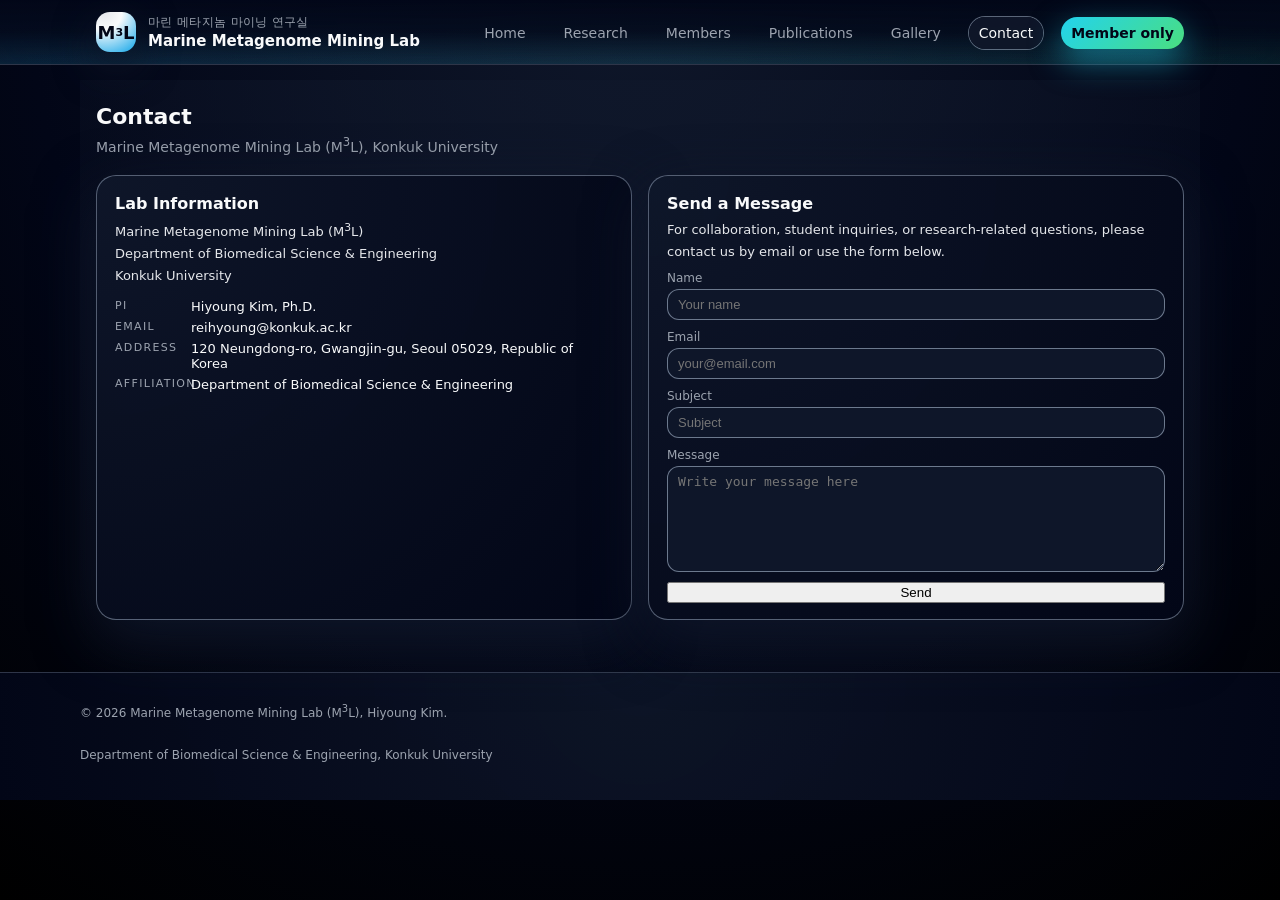
==== contact.html @ 42d08328 "Add files via upload" ====
<!DOCTYPE html>
<html lang="ko">
  <head>
    <meta charset="UTF-8" />
    <meta
      name="viewport"
      content="width=device-width, initial-scale=1.0, viewport-fit=cover"
    />
    <title>Contact | Marine Metagenome Mining Lab</title>
    <meta
      name="description"
      content="Contact page for Marine Metagenome Mining Lab (M3 Lab) at Konkuk University."
    />
    <link rel="stylesheet" href="styles.css" />
  </head>
  <body>
    <header class="site-header">
      <div class="header-inner">
        <a href="index.html" class="logo">
          <div class="logo-mark">M<sup>3</sup>L</div>
          <div class="logo-text">
            <span class="logo-korean">마린 메타지놈 마이닝 연구실</span>
            <span class="logo-english">Marine Metagenome Mining Lab</span>
          </div>
        </a>

        <nav class="site-nav" aria-label="Main navigation">
          <button
            class="nav-toggle"
            aria-expanded="false"
            aria-label="Toggle navigation"
          >
            <span></span>
            <span></span>
            <span></span>
          </button>

          <ul class="nav-list">
            <li><a href="index.html">Home</a></li>
            <li><a href="research.html">Research</a></li>
            <li><a href="members.html">Members</a></li>
            <li><a href="publications.html">Publications</a></li>
            <li><a href="gallery.html">Gallery</a></li>
            <li><a href="contact.html" aria-current="page">Contact</a></li>
            <li class="nav-highlight">
              <a href="member-only.html">Member only</a>
            </li>
          </ul>
        </nav>
      </div>
    </header>

    <main>
      <section class="section section-alt" aria-labelledby="contact-title">
        <div class="section-header">
          <h2 id="contact-title">Contact</h2>
          <p class="section-subtitle">
            Marine Metagenome Mining Lab (M<sup>3</sup>L), Konkuk University
          </p>
        </div>

        <div class="contact-layout">
          <div class="card contact-details">
            <h3>Lab Information</h3>
            <p>
              Marine Metagenome Mining Lab (M<sup>3</sup>L)<br />
              Department of Biomedical Science &amp; Engineering<br />
              Konkuk University
            </p>

            <dl class="contact-list">
              <div>
                <dt>PI</dt>
                <dd>Hiyoung Kim, Ph.D.</dd>
              </div>
              <div>
                <dt>Email</dt>
                <dd>
                  <a href="mailto:reihyoung@konkuk.ac.kr">reihyoung@konkuk.ac.kr</a>
                </dd>
              </div>
              <div>
                <dt>Address</dt>
                <dd>
                  120 Neungdong-ro, Gwangjin-gu, Seoul 05029, Republic of Korea
                </dd>
              </div>
              <div>
                <dt>Affiliation</dt>
                <dd>Department of Biomedical Science &amp; Engineering</dd>
              </div>
            </dl>
          </div>

          <div class="card">
            <h3>Send a Message</h3>
            <p>
              For collaboration, student inquiries, or research-related questions,
              please contact us by email or use the form below.
            </p>

            <form class="contact-form" action="#" method="post">
              <div class="form-row">
                <label for="name">Name</label>
                <input type="text" id="name" name="name" placeholder="Your name" />
              </div>

              <div class="form-row">
                <label for="email">Email</label>
                <input type="email" id="email" name="email" placeholder="your@email.com" />
              </div>

              <div class="form-row">
                <label for="subject">Subject</label>
                <input type="text" id="subject" name="subject" placeholder="Subject" />
              </div>

              <div class="form-row">
                <label for="message">Message</label>
                <textarea
                  id="message"
                  name="message"
                  rows="6"
                  placeholder="Write your message here"
                ></textarea>
              </div>

              <div class="form-row">
                <button type="submit" class="submit-button">Send</button>
              </div>
            </form>
          </div>
        </div>
      </section>
    </main>

    <footer class="site-footer">
      <div class="footer-inner">
        <p>
          © <span id="year"></span> Marine Metagenome Mining Lab (M<sup>3</sup>L),
          Hiyoung Kim.
        </p>
        <p>
          Department of Biomedical Science &amp; Engineering, Konkuk University
        </p>
      </div>
    </footer>

    <button class="scroll-top" aria-label="Scroll to top">↑</button>

    <script>
      const navToggle = document.querySelector('.nav-toggle');
      const navList = document.querySelector('.nav-list');

      if (navToggle && navList) {
        navToggle.addEventListener('click', () => {
          const isOpen = navList.classList.toggle('open');
          navToggle.setAttribute('aria-expanded', String(isOpen));
        });
      }

      const scrollTopBtn = document.querySelector('.scroll-top');

      window.addEventListener('scroll', () => {
        if (!scrollTopBtn) return;
        if (window.scrollY > 300) {
          scrollTopBtn.classList.add('visible');
        } else {
          scrollTopBtn.classList.remove('visible');
        }
      });

      if (scrollTopBtn) {
        scrollTopBtn.addEventListener('click', () => {
          window.scrollTo({ top: 0, behavior: 'smooth' });
        });
      }

      const yearSpan = document.getElementById('year');
      if (yearSpan) {
        yearSpan.textContent = String(new Date().getFullYear());
      }
    </script>
  </body>
</html>
---- styles.css ----
:root {
  --bg: #020817;
  --bg-elevated: #050c1f;
  --bg-alt: #050b19;
  --accent: #22d3ee;
  --accent-secondary: #4ade80;
  --text: #f9fafb;
  --muted: #9ca3af;
  --border-subtle: rgba(148, 163, 184, 0.55);
  --shadow-soft: 0 20px 60px rgba(15, 23, 42, 0.9);
  --radius-lg: 24px;
  --radius-full: 999px;
}

*,
*::before,
*::after {
  box-sizing: border-box;
}

html,
body {
  margin: 0;
  padding: 0;
  font-family: system-ui, -apple-system, BlinkMacSystemFont, "SF Pro Text",
    "Helvetica Neue", Arial, sans-serif;
  color: var(--text);
  background: radial-gradient(circle at top, #0f172a 0, #020617 55%, #000 100%);
}

body {
  min-height: 100vh;
}

a {
  color: inherit;
  text-decoration: none;
}

img {
  display: block;
  max-width: 100%;
}

main {
  padding-top: 80px;
}

.site-header {
  position: fixed;
  inset-inline: 0;
  top: 0;
  z-index: 40;
  backdrop-filter: blur(18px);
  background: linear-gradient(
      to bottom,
      rgba(2, 6, 23, 0.96),
      rgba(2, 6, 23, 0.8),
      transparent
    ),
    radial-gradient(circle at top left, rgba(56, 189, 248, 0.16), transparent),
    radial-gradient(circle at top right, rgba(45, 212, 191, 0.12), transparent);
  border-bottom: 1px solid rgba(148, 163, 184, 0.3);
}

.header-inner {
  max-width: 1120px;
  margin: 0 auto;
  padding: 12px 16px;
  display: flex;
  align-items: center;
  justify-content: space-between;
  gap: 16px;
}

.logo {
  display: flex;
  align-items: center;
  gap: 12px;
}

.logo-mark {
  width: 40px;
  height: 40px;
  border-radius: 14px;
  background: radial-gradient(circle at 20% 0, #e5e7eb 0, #f9fafb 35%, #0ea5e9);
  color: #020617;
  display: flex;
  align-items: center;
  justify-content: center;
  font-weight: 800;
  font-size: 18px;
  box-shadow: 0 14px 40px rgba(15, 23, 42, 0.9);
}

.logo-mark sup {
  font-size: 11px;
}

.logo-text {
  display: flex;
  flex-direction: column;
  gap: 1px;
}

.logo-korean {
  font-size: 12px;
  letter-spacing: 0.03em;
  color: var(--muted);
}

.logo-english {
  font-size: 15px;
  font-weight: 600;
}

.site-nav {
  display: flex;
  align-items: center;
  gap: 20px;
}

.nav-list {
  list-style: none;
  margin: 0;
  padding: 0;
  display: flex;
  align-items: center;
  gap: 18px;
}

.nav-list a {
  font-size: 14px;
  padding: 8px 10px;
  border-radius: var(--radius-full);
  color: var(--muted);
  transition: background-color 0.18s ease, color 0.18s ease,
    box-shadow 0.18s ease;
}

.nav-list a:hover,
.nav-list a[aria-current="page"] {
  background: rgba(15, 23, 42, 0.95);
  color: var(--text);
  box-shadow: 0 0 0 1px rgba(148, 163, 184, 0.6);
}

.nav-highlight a {
  background: linear-gradient(135deg, #22d3ee, #4ade80);
  color: #020617;
  font-weight: 600;
  box-shadow: 0 12px 32px rgba(34, 211, 238, 0.5);
}

.nav-highlight a:hover {
  box-shadow: 0 16px 42px rgba(34, 211, 238, 0.6);
}

.nav-toggle {
  display: none;
  width: 40px;
  height: 40px;
  border-radius: var(--radius-full);
  border: 1px solid rgba(148, 163, 184, 0.7);
  background: rgba(15, 23, 42, 0.95);
  padding: 8px;
  flex-direction: column;
  justify-content: center;
  gap: 4px;
  cursor: pointer;
}

.nav-toggle span {
  display: block;
  width: 100%;
  height: 2px;
  border-radius: 999px;
  background: #e5e7eb;
}

.landing-main {
  min-height: calc(100vh - 80px);
  display: flex;
  align-items: center;
  justify-content: center;
  padding: 32px 16px 40px;
}

.landing-layout {
   display: flex;
  flex-direction: column;
  gap: 24px;
  max-width: 1120px;
  width: 100%;
}

.landing-hero {
  border-radius: 26px;
  overflow: hidden;
  border: 1px solid rgba(148, 163, 184, 0.75);
  box-shadow: 0 30px 80px rgba(15, 23, 42, 0.95);
  background: radial-gradient(circle at top, #0f172a, #020617);
}

.landing-hero-image {
  width: 100%;
  height: 100%;
  object-fit: cover;
  display: block;
}

.landing-intro {
  border-radius: var(--radius-lg);
  padding: 20px 20px 18px;
  border: 1px solid rgba(148, 163, 184, 0.7);
  background:
    radial-gradient(circle at top left, rgba(56, 189, 248, 0.2), transparent 55%),
    radial-gradient(circle at bottom right, rgba(45, 212, 191, 0.14), transparent 60%),
    linear-gradient(145deg, rgba(15, 23, 42, 0.98), rgba(2, 6, 23, 0.98));
  box-shadow: var(--shadow-soft);
}

.eyebrow {
  text-transform: uppercase;
  font-size: 11px;
  letter-spacing: 0.18em;
  color: var(--muted);
  margin: 0 0 8px;
}

.landing-intro h1 {
  font-size: 24px;
  margin: 0 0 8px;
}

.landing-intro h2 {
  font-size: 18px;
  margin: 0 0 10px;
  color: var(--accent-secondary);
}

.landing-intro p {
  margin: 0 0 8px;
  font-size: 14px;
  line-height: 1.7;
}

.landing-intro p:last-child {
  margin-bottom: 0;
}

.section {
  max-width: 1120px;
  margin: 0 auto;
  padding: 24px 16px 52px;
}

.section-alt {
  background: radial-gradient(circle at top, rgba(15, 23, 42, 0.9), transparent);
}

.section-header {
  max-width: 720px;
  margin-bottom: 20px;
}

.section-header h2 {
  font-size: 22px;
  margin: 0 0 6px;
}

.section-subtitle {
  margin: 0;
  font-size: 14px;
  color: var(--muted);
}

.research-grid,
.members-grid,
.gallery-grid,
.publications-layout,
.contact-layout {
  display: grid;
  gap: 16px;
}

.research-grid {
  grid-template-columns: repeat(auto-fit, minmax(240px, 1fr));
}

.members-grid {
  grid-template-columns: repeat(auto-fit, minmax(260px, 1fr));
}

.gallery-grid {
  grid-template-columns: repeat(auto-fit, minmax(240px, 1fr));
}

.publications-layout,
.contact-layout {
  grid-template-columns: repeat(auto-fit, minmax(280px, 1fr));
}

.card {
  border-radius: 20px;
  padding: 18px 18px 16px;
  border: 1px solid var(--border-subtle);
  background: radial-gradient(circle at top left, rgba(15, 23, 42, 0.95), #020617);
  box-shadow: var(--shadow-soft);
}

.card h3 {
  margin: 0 0 6px;
  font-size: 16px;
}

.card p {
  margin: 0 0 8px;
  font-size: 13px;
  line-height: 1.7;
  color: #e5e7eb;
}

.card ul {
  margin: 6px 0 0 18px;
  padding: 0;
  font-size: 13px;
  color: var(--muted);
}

.card ul li {
  margin-bottom: 4px;
}

.member-main {
  max-width: 980px;
}

.pi-layout {
  display: grid;
  grid-template-columns: 180px minmax(0, 1.7fr);
  gap: 22px;
  align-items: center;
}

.pi-photo-large {
  width: 180px;
  height: 220px;
  border-radius: 26px;
  overflow: hidden;
  border: 1px solid rgba(148, 163, 184, 0.7);
  box-shadow: 0 20px 52px rgba(15, 23, 42, 0.95);
}

.pi-photo-large img {
  width: 100%;
  height: 100%;
  object-fit: cover;
}

.pi-bio h3 {
  margin-top: 0;
  margin-bottom: 4px;
  font-size: 18px;
}

.pi-bio .pi-title {
  margin: 0 0 8px;
  font-size: 14px;
  color: var(--accent-secondary);
}

.pi-bio .pi-affiliation {
  margin: 0 0 10px;
  font-size: 13px;
  color: var(--muted);
}

.pi-bio p {
  font-size: 13px;
}

.pi-meta {
  font-size: 12px;
  color: var(--muted);
}

.gallery-note {
  font-size: 12px;
  color: var(--muted);
  font-style: italic;
}

.site-footer {
  border-top: 1px solid rgba(148, 163, 184, 0.3);
  padding: 18px 16px 26px;
  background: radial-gradient(circle at top, rgba(15, 23, 42, 0.85), #020617);
}

.footer-inner {
  max-width: 1120px;
  margin: 0 auto;
  font-size: 12px;
  color: var(--muted);
  display: flex;
  flex-direction: column;
  gap: 4px;
}

.contact-details p {
  margin-bottom: 12px;
}

.contact-list {
  margin: 0;
  display: grid;
  gap: 6px;
}

.contact-list div {
  display: grid;
  grid-template-columns: 70px minmax(0, 1fr);
  gap: 6px;
}

.contact-list dt {
  font-size: 11px;
  text-transform: uppercase;
  letter-spacing: 0.12em;
  color: var(--muted);
}

.contact-list dd {
  margin: 0;
  font-size: 13px;
}

.contact-form {
  margin-top: 6px;
  display: grid;
  gap: 10px;
}

.form-row {
  display: grid;
  gap: 4px;
}

.form-row label {
  font-size: 12px;
  color: var(--muted);
}

.form-row input,
.form-row textarea {
  border-radius: 12px;
  border: 1px solid rgba(148, 163, 184, 0.7);
  background: rgba(15, 23, 42, 0.98);
  color: var(--text);
  padding: 7px 10px;
  font-size: 13px;
  outline: none;
}

.form-row textarea {
  resize: vertical;
  min-height: 80px;
}

.form-row input:focus,
.form-row textarea:focus {
  border-color: var(--accent);
  box-shadow: 0 0 0 1px rgba(34, 211, 238, 0.7);
}

.scroll-top {
  position: fixed;
  right: 18px;
  bottom: 22px;
  width: 38px;
  height: 38px;
  border-radius: 999px;
  border: 1px solid rgba(148, 163, 184, 0.7);
  background: radial-gradient(circle at top, #e5e7eb, #0f172a 60%);
  color: #020617;
  font-size: 16px;
  cursor: pointer;
  display: flex;
  align-items: center;
  justify-content: center;
  box-shadow: 0 14px 32px rgba(15, 23, 42, 0.9);
  opacity: 0;
  pointer-events: none;
  transform: translateY(10px);
  transition: opacity 0.18s ease, transform 0.18s ease;
  z-index: 30;
}

.scroll-top.visible {
  opacity: 1;
  pointer-events: auto;
  transform: translateY(0);
}

@media (max-width: 880px) {
  .landing-layout {
    grid-template-columns: minmax(0, 1fr);
  }

  .pi-layout {
    grid-template-columns: minmax(0, 1fr);
  }
}

@media (max-width: 768px) {
  .site-nav {
    position: relative;
  }

  .nav-list {
    position: absolute;
    top: calc(100% + 10px);
    right: 0;
    min-width: 190px;
    padding: 10px;
    border-radius: 18px;
    border: 1px solid rgba(148, 163, 184, 0.7);
    background: rgba(15, 23, 42, 0.96);
    box-shadow: 0 18px 40px rgba(15, 23, 42, 0.9);
    flex-direction: column;
    align-items: flex-start;
    opacity: 0;
    pointer-events: none;
    transform: translateY(6px);
    transition: opacity 0.16s ease, transform 0.16s ease;
  }

  .nav-list.open {
    opacity: 1;
    pointer-events: auto;
    transform: translateY(0);
  }

  .nav-toggle {
    display: inline-flex;
  }
}

@media (max-width: 520px) {
  .header-inner {
    padding-inline: 12px;
  }

  .logo-mark {
    width: 34px;
    height: 34px;
    font-size: 15px;
  }

  .logo-korean {
    font-size: 11px;
  }

  .logo-english {
    font-size: 13px;
  }

  .landing-layout {
    gap: 18px;
  }
}
/* ===== Publications page: light / readable override ===== */

.publications-layout {
  display: flex;
  flex-direction: column;
  gap: 24px;
}

.publications-layout .card {
  background: #ffffff;
  color: #111827;
  border: 1px solid #e5e7eb;
  box-shadow: 0 10px 30px rgba(15, 23, 42, 0.08);
}

.publications-layout .card h3 {
  color: #0f172a;
  margin-bottom: 10px;
}

.publications-layout .card p,
.publications-layout .card li,
.publications-layout .card ul {
  color: #374151;
}

.publications-layout .card ul {
  margin-left: 18px;
}

#publist {
  background: #ffffff;
  color: #111827;
  padding: 4px 0;
}

#publist a {
  color: #0f766e;
  text-decoration: none;
  font-weight: 500;
}

#publist a:hover {
  text-decoration: underline;
}

#publist .pub-item {
  padding: 16px 0;
  border-bottom: 1px solid #e5e7eb;
}

#publist .pub-item:last-child {
  border-bottom: none;
}

#publist .pub-title {
  color: #0f172a;
  font-weight: 700;
  line-height: 1.5;
  margin-bottom: 6px;
}

#publist .pub-authors {
  color: #4b5563;
  font-size: 0.96rem;
  margin-bottom: 4px;
}

#publist .pub-journal {
  color: #6b7280;
  font-size: 0.95rem;
}

.section.section-alt[aria-labelledby="publications-title"] {
  background: #f8fafc;
  border-radius: 24px;
  padding-top: 32px;
  padding-bottom: 40px;
}

.section.section-alt[aria-labelledby="publications-title"] .section-header h2 {
  color: #0f172a;
}

.section.section-alt[aria-labelledby="publications-title"] .section-subtitle {
  color: #6b7280;
}
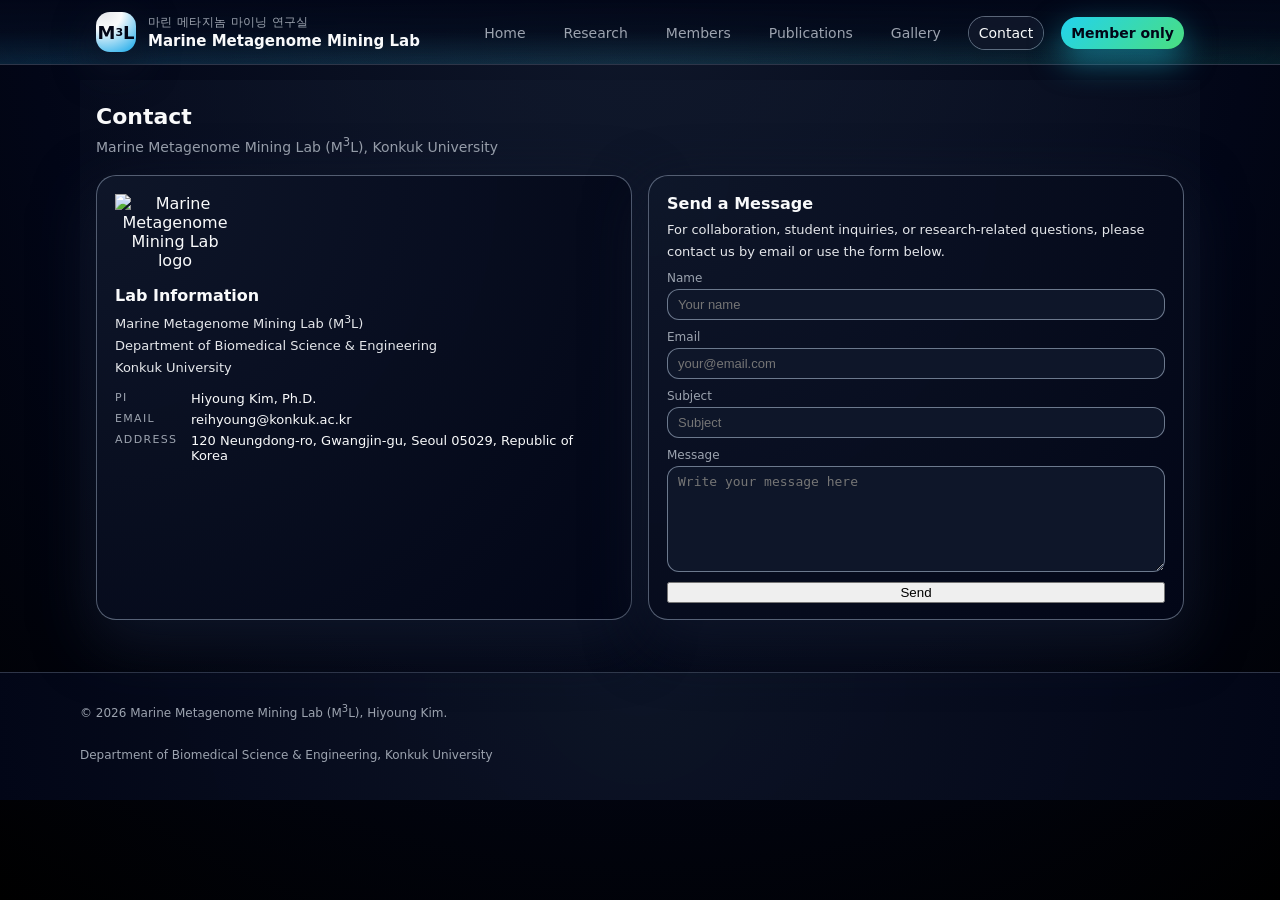
==== commit 04c3467d: "Update contact.html" ====
--- a/contact.html
+++ b/contact.html
@@ -61,6 +61,9 @@
 
         <div class="contact-layout">
           <div class="card contact-details">
+            <div style="text-align:center; margin-bottom:16px;">
+              <img src="logo.jpg" alt="Marine Metagenome Mining Lab logo" style="max-width:120px; height:auto;" />
+            </div>
             <h3>Lab Information</h3>
             <p>
               Marine Metagenome Mining Lab (M<sup>3</sup>L)<br />
@@ -84,10 +87,6 @@
                 <dd>
                   120 Neungdong-ro, Gwangjin-gu, Seoul 05029, Republic of Korea
                 </dd>
-              </div>
-              <div>
-                <dt>Affiliation</dt>
-                <dd>Department of Biomedical Science &amp; Engineering</dd>
               </div>
             </dl>
           </div>
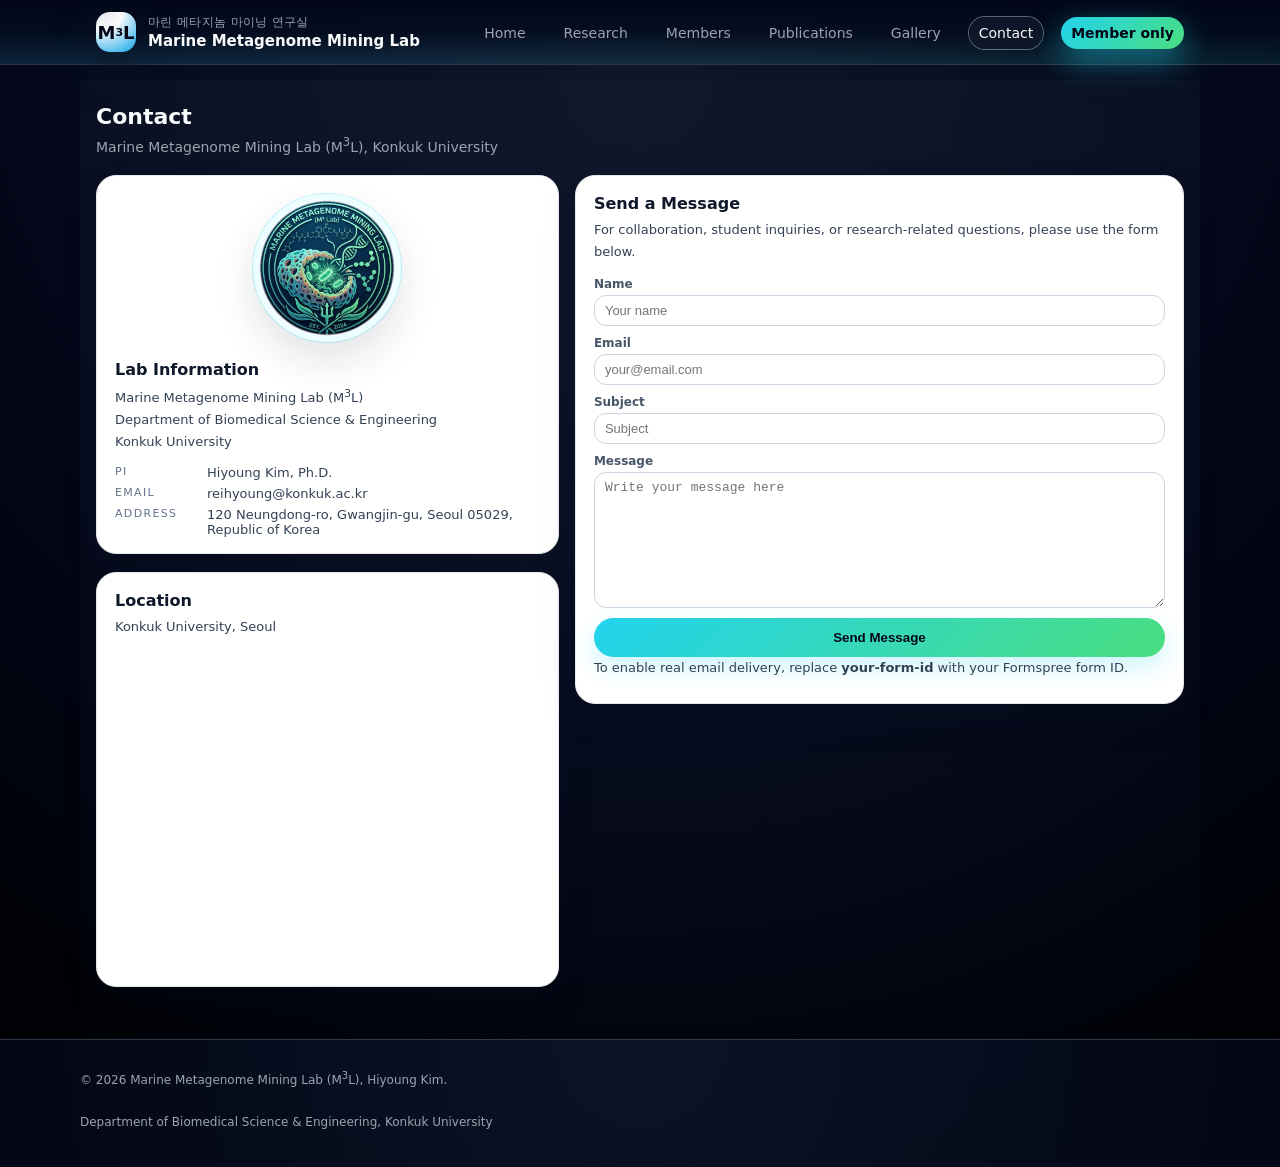
==== commit d108c347: "Update contact.html" ====
--- a/contact.html
+++ b/contact.html
@@ -12,6 +12,128 @@
       content="Contact page for Marine Metagenome Mining Lab (M3 Lab) at Konkuk University."
     />
     <link rel="stylesheet" href="styles.css" />
+    <style>
+      .contact-layout {
+        grid-template-columns: minmax(320px, 0.95fr) minmax(360px, 1.25fr);
+        align-items: start;
+      }
+
+      .contact-details.card,
+      .contact-form-card.card {
+        background: #ffffff;
+        color: #0f172a;
+        border: 1px solid #e5e7eb;
+        box-shadow: 0 16px 40px rgba(15, 23, 42, 0.08);
+      }
+
+      .contact-details.card h3,
+      .contact-form-card.card h3,
+      .map-card.card h3 {
+        color: #0f172a;
+      }
+
+      .contact-details.card p,
+      .contact-form-card.card p,
+      .map-card.card p,
+      .contact-details.card dd,
+      .contact-details.card a {
+        color: #334155;
+      }
+
+      .badge-logo-wrap {
+        display: flex;
+        justify-content: center;
+        margin-bottom: 18px;
+      }
+
+      .badge-logo {
+        width: 148px;
+        height: 148px;
+        border-radius: 50%;
+        object-fit: cover;
+        border: 6px solid #ecfeff;
+        box-shadow:
+          0 0 0 1px rgba(34, 211, 238, 0.28),
+          0 18px 40px rgba(15, 23, 42, 0.12);
+        background: #f8fafc;
+      }
+
+      .contact-stack {
+        display: grid;
+        gap: 18px;
+      }
+
+      .contact-list div {
+        grid-template-columns: 86px minmax(0, 1fr);
+      }
+
+      .contact-list dt {
+        color: #64748b;
+      }
+
+      .contact-form {
+        margin-top: 14px;
+      }
+
+      .form-row label {
+        color: #475569;
+        font-weight: 600;
+      }
+
+      .form-row input,
+      .form-row textarea {
+        background: #ffffff;
+        color: #0f172a;
+        border: 1px solid #cbd5e1;
+      }
+
+      .form-row input:focus,
+      .form-row textarea:focus {
+        border-color: #22d3ee;
+        box-shadow: 0 0 0 3px rgba(34, 211, 238, 0.15);
+      }
+
+      .submit-button {
+        border: none;
+        border-radius: 999px;
+        background: linear-gradient(135deg, #22d3ee, #4ade80);
+        color: #020617;
+        font-weight: 700;
+        padding: 12px 18px;
+        cursor: pointer;
+        box-shadow: 0 10px 24px rgba(34, 211, 238, 0.22);
+      }
+
+      .submit-button:hover {
+        filter: brightness(1.03);
+      }
+
+      .form-note {
+        margin-top: 10px;
+        font-size: 12px;
+        color: #64748b;
+      }
+
+      .map-card.card {
+        background: #ffffff;
+        color: #0f172a;
+        border: 1px solid #e5e7eb;
+        box-shadow: 0 16px 40px rgba(15, 23, 42, 0.08);
+      }
+
+      .map-frame {
+        width: 100%;
+        min-height: 320px;
+        border: 0;
+        border-radius: 18px;
+      }
+
+      @media (max-width: 900px) {
+        .contact-layout {
+          grid-template-columns: 1fr;
+        }
+      }
+    </style>
   </head>
   <body>
     <header class="site-header">
@@ -60,58 +182,73 @@
         </div>
 
         <div class="contact-layout">
-          <div class="card contact-details">
-            <div style="text-align:center; margin-bottom:16px;">
-              <img src="logo.jpg" alt="Marine Metagenome Mining Lab logo" style="max-width:120px; height:auto;" />
+          <div class="contact-stack">
+            <div class="card contact-details">
+              <div class="badge-logo-wrap">
+                <img src="logo.jpg" alt="Marine Metagenome Mining Lab logo" class="badge-logo" />
+              </div>
+              <h3>Lab Information</h3>
+              <p>
+                Marine Metagenome Mining Lab (M<sup>3</sup>L)<br />
+                Department of Biomedical Science &amp; Engineering<br />
+                Konkuk University
+              </p>
+
+              <dl class="contact-list">
+                <div>
+                  <dt>PI</dt>
+                  <dd>Hiyoung Kim, Ph.D.</dd>
+                </div>
+                <div>
+                  <dt>Email</dt>
+                  <dd>
+                    <a href="mailto:reihyoung@konkuk.ac.kr">reihyoung@konkuk.ac.kr</a>
+                  </dd>
+                </div>
+                <div>
+                  <dt>Address</dt>
+                  <dd>
+                    120 Neungdong-ro, Gwangjin-gu, Seoul 05029, Republic of Korea
+                  </dd>
+                </div>
+              </dl>
             </div>
-            <h3>Lab Information</h3>
-            <p>
-              Marine Metagenome Mining Lab (M<sup>3</sup>L)<br />
-              Department of Biomedical Science &amp; Engineering<br />
-              Konkuk University
-            </p>
-
-            <dl class="contact-list">
-              <div>
-                <dt>PI</dt>
-                <dd>Hiyoung Kim, Ph.D.</dd>
-              </div>
-              <div>
-                <dt>Email</dt>
-                <dd>
-                  <a href="mailto:reihyoung@konkuk.ac.kr">reihyoung@konkuk.ac.kr</a>
-                </dd>
-              </div>
-              <div>
-                <dt>Address</dt>
-                <dd>
-                  120 Neungdong-ro, Gwangjin-gu, Seoul 05029, Republic of Korea
-                </dd>
-              </div>
-            </dl>
+
+            <div class="card map-card">
+              <h3>Location</h3>
+              <p>Konkuk University, Seoul</p>
+              <iframe
+                class="map-frame"
+                title="Konkuk University location"
+                loading="lazy"
+                allowfullscreen
+                referrerpolicy="no-referrer-when-downgrade"
+                src="https://www.google.com/maps?q=Konkuk%20University%20Seoul&z=15&output=embed"
+              ></iframe>
+            </div>
           </div>
 
-          <div class="card">
+          <div class="card contact-form-card">
             <h3>Send a Message</h3>
             <p>
               For collaboration, student inquiries, or research-related questions,
-              please contact us by email or use the form below.
+              please use the form below.
             </p>
 
-            <form class="contact-form" action="#" method="post">
+            <form class="contact-form" action="https://formspree.io/f/your-form-id" method="POST">
               <div class="form-row">
                 <label for="name">Name</label>
-                <input type="text" id="name" name="name" placeholder="Your name" />
+                <input type="text" id="name" name="name" placeholder="Your name" required />
               </div>
 
               <div class="form-row">
                 <label for="email">Email</label>
-                <input type="email" id="email" name="email" placeholder="your@email.com" />
+                <input type="email" id="email" name="email" placeholder="your@email.com" required />
               </div>
 
               <div class="form-row">
                 <label for="subject">Subject</label>
-                <input type="text" id="subject" name="subject" placeholder="Subject" />
+                <input type="text" id="subject" name="subject" placeholder="Subject" required />
               </div>
 
               <div class="form-row">
@@ -119,15 +256,20 @@
                 <textarea
                   id="message"
                   name="message"
-                  rows="6"
+                  rows="8"
                   placeholder="Write your message here"
+                  required
                 ></textarea>
               </div>
 
               <div class="form-row">
-                <button type="submit" class="submit-button">Send</button>
+                <button type="submit" class="submit-button">Send Message</button>
               </div>
             </form>
+            <p class="form-note">
+              To enable real email delivery, replace <strong>your-form-id</strong>
+              with your Formspree form ID.
+            </p>
           </div>
         </div>
       </section>
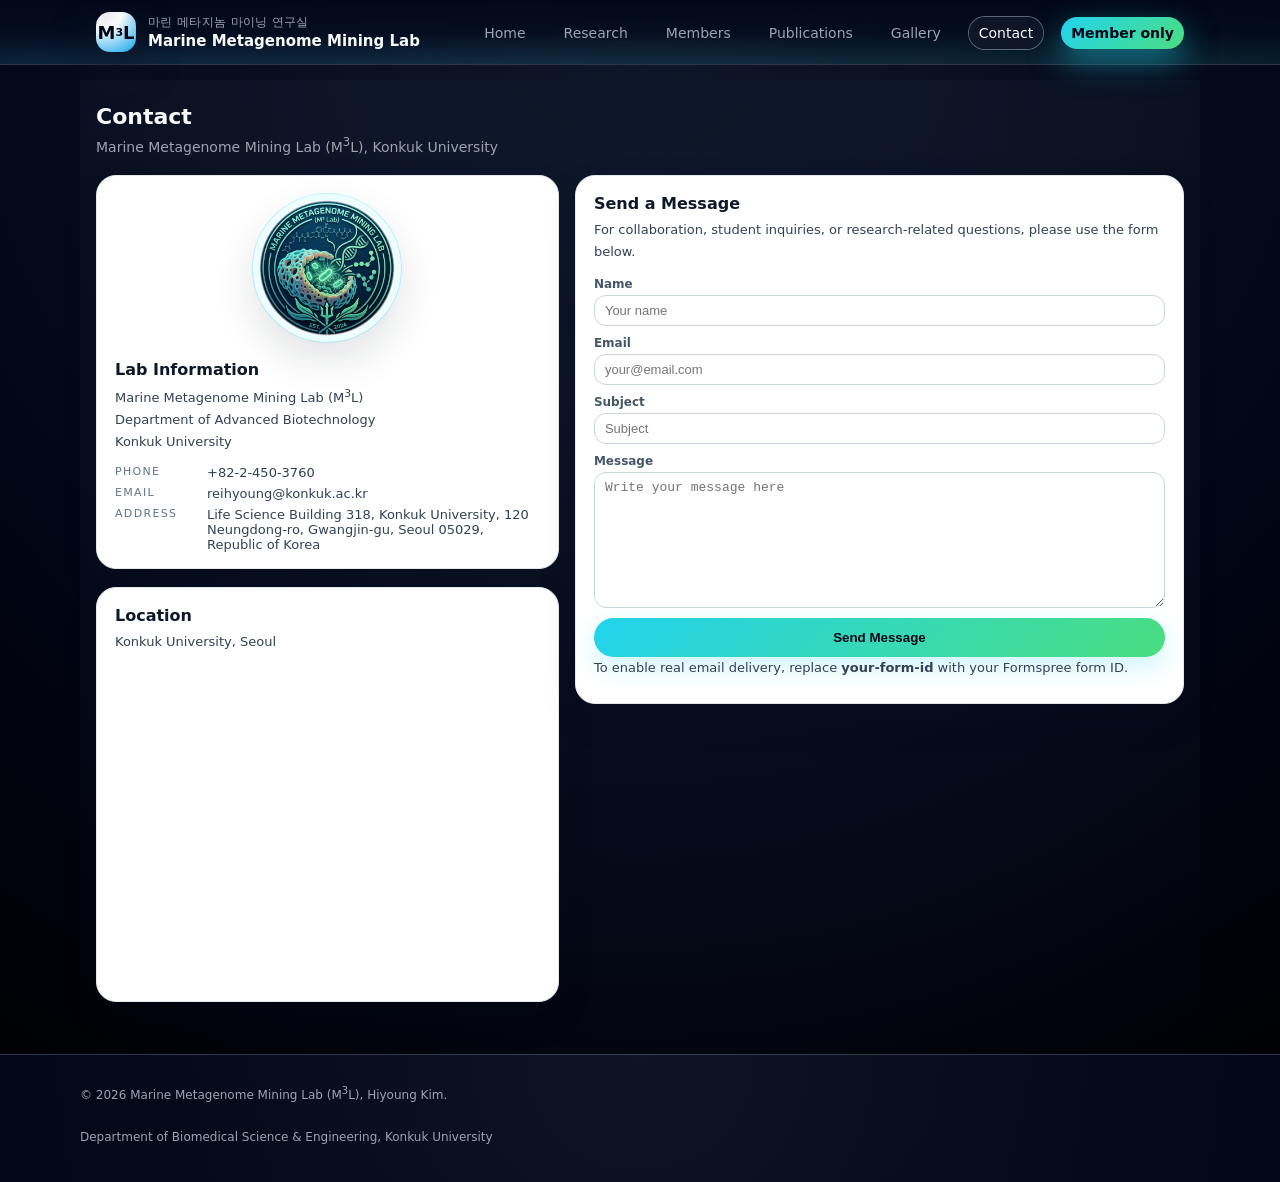
==== commit f2cf5204: "Change lab department and update contact information Updated lab information and contact details." ====
--- a/contact.html
+++ b/contact.html
@@ -190,14 +190,14 @@
               <h3>Lab Information</h3>
               <p>
                 Marine Metagenome Mining Lab (M<sup>3</sup>L)<br />
-                Department of Biomedical Science &amp; Engineering<br />
+                Department of Advanced Biotechnology<br />
                 Konkuk University
               </p>
 
               <dl class="contact-list">
                 <div>
-                  <dt>PI</dt>
-                  <dd>Hiyoung Kim, Ph.D.</dd>
+                  <dt>Phone</dt>
+                  <dd>+82-2-450-3760</dd>
                 </div>
                 <div>
                   <dt>Email</dt>
@@ -208,7 +208,7 @@
                 <div>
                   <dt>Address</dt>
                   <dd>
-                    120 Neungdong-ro, Gwangjin-gu, Seoul 05029, Republic of Korea
+                    Life Science Building 318, Konkuk University, 120 Neungdong-ro, Gwangjin-gu, Seoul 05029, Republic of Korea
                   </dd>
                 </div>
               </dl>
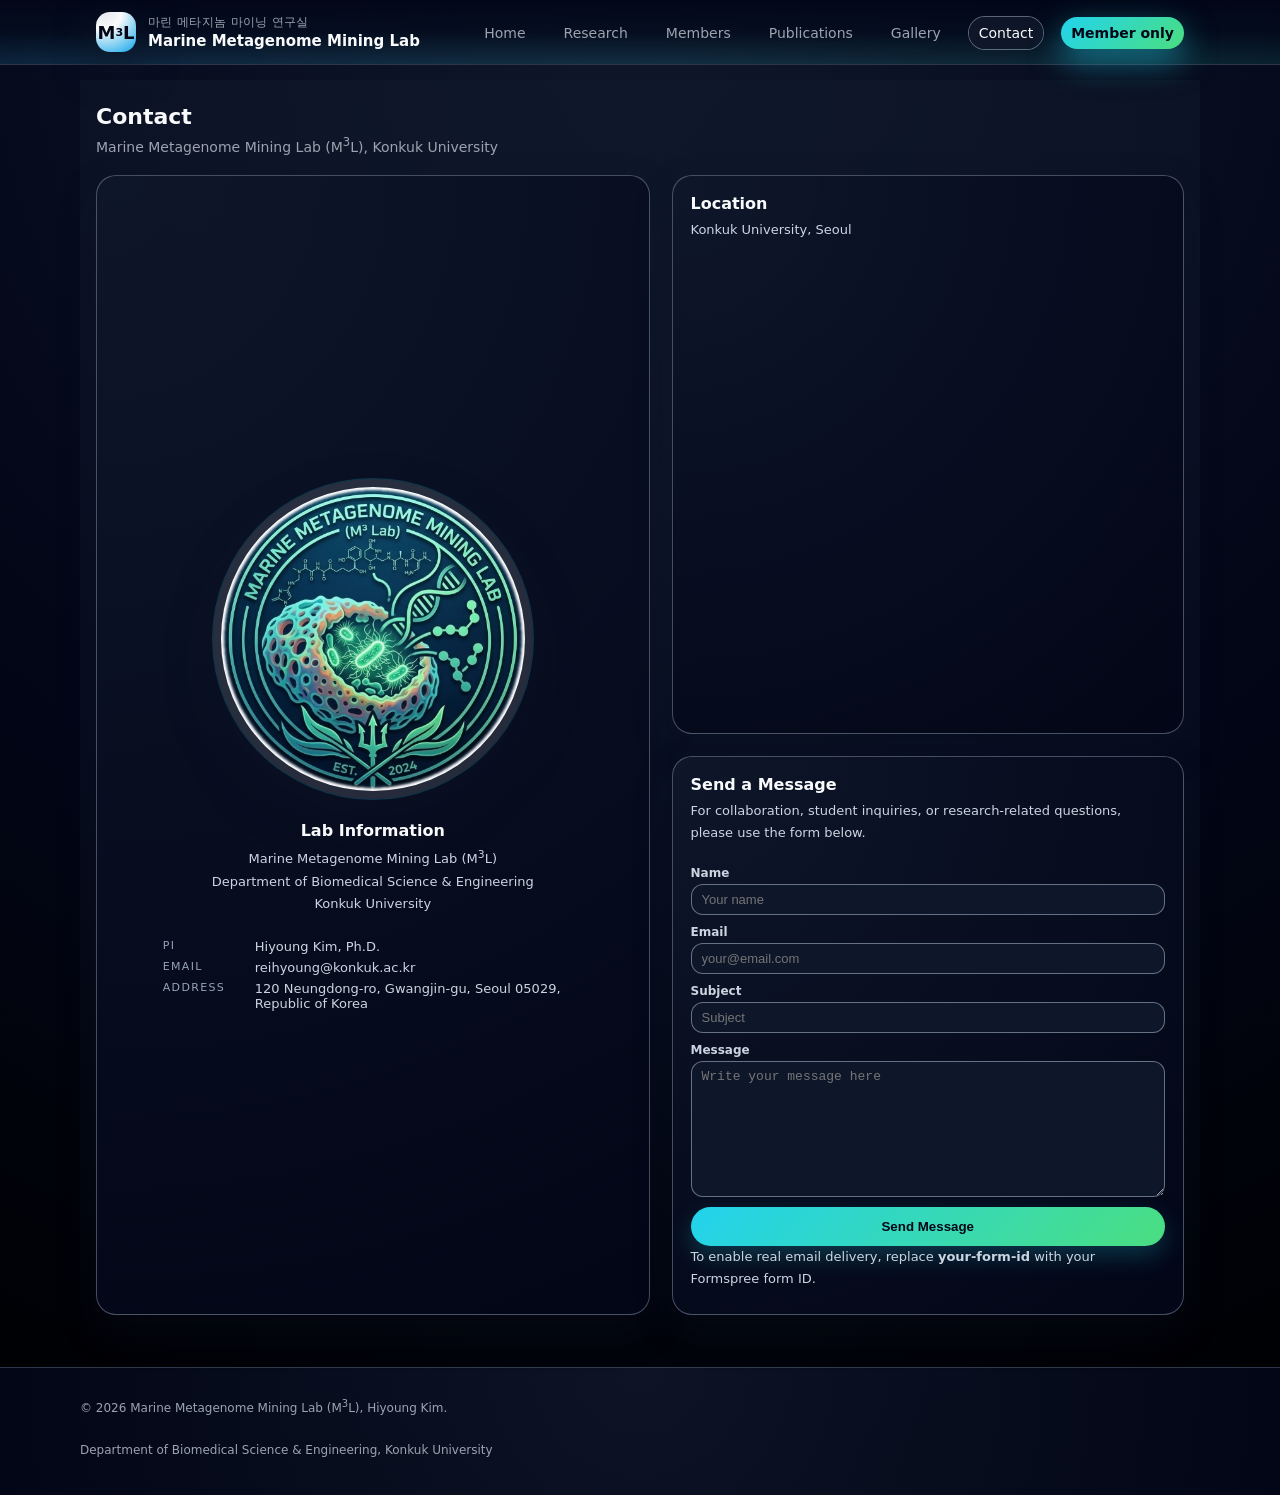
==== commit 5711692d: "Update contact.html" ====
--- a/contact.html
+++ b/contact.html
@@ -14,22 +14,53 @@
     <link rel="stylesheet" href="styles.css" />
     <style>
       .contact-layout {
-        grid-template-columns: minmax(320px, 0.95fr) minmax(360px, 1.25fr);
-        align-items: start;
+        display: grid;
+        grid-template-columns: minmax(360px, 1.08fr) minmax(360px, 1fr);
+        gap: 22px;
+        align-items: stretch;
+      }
+
+      .contact-stack,
+      .contact-right-stack {
+        display: grid;
+        gap: 22px;
+        height: 100%;
+      }
+
+      .contact-right-stack {
+        grid-template-rows: 1fr 1fr;
       }
 
       .contact-details.card,
-      .contact-form-card.card {
-        background: #ffffff;
-        color: #0f172a;
-        border: 1px solid #e5e7eb;
-        box-shadow: 0 16px 40px rgba(15, 23, 42, 0.08);
+      .contact-form-card.card,
+      .map-card.card {
+        background:
+          radial-gradient(circle at top left, rgba(15, 23, 42, 0.95), #020617);
+        color: #e5e7eb;
+        border: 1px solid rgba(148, 163, 184, 0.45);
+        box-shadow: 0 16px 40px rgba(15, 23, 42, 0.2);
+        min-height: 100%;
+      }
+
+      .contact-details.card {
+        display: flex;
+        flex-direction: column;
+        justify-content: center;
+        align-items: center;
+        text-align: center;
+        padding: 28px 24px;
+      }
+
+      .contact-form-card.card,
+      .map-card.card {
+        display: flex;
+        flex-direction: column;
       }
 
       .contact-details.card h3,
       .contact-form-card.card h3,
       .map-card.card h3 {
-        color: #0f172a;
+        color: #f8fafc;
       }
 
       .contact-details.card p,
@@ -37,38 +68,41 @@
       .map-card.card p,
       .contact-details.card dd,
       .contact-details.card a {
-        color: #334155;
+        color: #cbd5e1;
       }
 
       .badge-logo-wrap {
         display: flex;
         justify-content: center;
-        margin-bottom: 18px;
+        width: 100%;
+        margin-bottom: 22px;
       }
 
       .badge-logo {
-        width: 148px;
-        height: 148px;
+        width: min(100%, 320px);
+        aspect-ratio: 1 / 1;
         border-radius: 50%;
         object-fit: cover;
-        border: 6px solid #ecfeff;
+        border: 8px solid rgba(236, 254, 255, 0.08);
         box-shadow:
-          0 0 0 1px rgba(34, 211, 238, 0.28),
-          0 18px 40px rgba(15, 23, 42, 0.12);
-        background: #f8fafc;
-      }
-
-      .contact-stack {
-        display: grid;
-        gap: 18px;
+          0 0 0 1px rgba(34, 211, 238, 0.2),
+          0 24px 50px rgba(15, 23, 42, 0.32);
+        background: rgba(248, 250, 252, 0.05);
+      }
+
+      .contact-list {
+        width: 100%;
+        max-width: 420px;
+        margin-top: 12px;
       }
 
       .contact-list div {
         grid-template-columns: 86px minmax(0, 1fr);
+        text-align: left;
       }
 
       .contact-list dt {
-        color: #64748b;
+        color: #94a3b8;
       }
 
       .contact-form {
@@ -76,15 +110,15 @@
       }
 
       .form-row label {
-        color: #475569;
+        color: #cbd5e1;
         font-weight: 600;
       }
 
       .form-row input,
       .form-row textarea {
-        background: #ffffff;
-        color: #0f172a;
-        border: 1px solid #cbd5e1;
+        background: rgba(15, 23, 42, 0.96);
+        color: #f8fafc;
+        border: 1px solid rgba(148, 163, 184, 0.65);
       }
 
       .form-row input:focus,
@@ -111,19 +145,13 @@
       .form-note {
         margin-top: 10px;
         font-size: 12px;
-        color: #64748b;
-      }
-
-      .map-card.card {
-        background: #ffffff;
-        color: #0f172a;
-        border: 1px solid #e5e7eb;
-        box-shadow: 0 16px 40px rgba(15, 23, 42, 0.08);
+        color: #94a3b8;
       }
 
       .map-frame {
         width: 100%;
-        min-height: 320px;
+        min-height: 100%;
+        flex: 1;
         border: 0;
         border-radius: 18px;
       }
@@ -131,6 +159,10 @@
       @media (max-width: 900px) {
         .contact-layout {
           grid-template-columns: 1fr;
+        }
+
+        .contact-right-stack {
+          grid-template-rows: auto;
         }
       }
     </style>
@@ -190,14 +222,14 @@
               <h3>Lab Information</h3>
               <p>
                 Marine Metagenome Mining Lab (M<sup>3</sup>L)<br />
-                Department of Advanced Biotechnology<br />
+                Department of Biomedical Science &amp; Engineering<br />
                 Konkuk University
               </p>
 
               <dl class="contact-list">
                 <div>
-                  <dt>Phone</dt>
-                  <dd>+82-2-450-3760</dd>
+                  <dt>PI</dt>
+                  <dd>Hiyoung Kim, Ph.D.</dd>
                 </div>
                 <div>
                   <dt>Email</dt>
@@ -208,12 +240,14 @@
                 <div>
                   <dt>Address</dt>
                   <dd>
-                    Life Science Building 318, Konkuk University, 120 Neungdong-ro, Gwangjin-gu, Seoul 05029, Republic of Korea
+                    120 Neungdong-ro, Gwangjin-gu, Seoul 05029, Republic of Korea
                   </dd>
                 </div>
               </dl>
             </div>
-
+          </div>
+
+          <div class="contact-right-stack">
             <div class="card map-card">
               <h3>Location</h3>
               <p>Konkuk University, Seoul</p>
@@ -226,50 +260,50 @@
                 src="https://www.google.com/maps?q=Konkuk%20University%20Seoul&z=15&output=embed"
               ></iframe>
             </div>
-          </div>
-
-          <div class="card contact-form-card">
-            <h3>Send a Message</h3>
-            <p>
-              For collaboration, student inquiries, or research-related questions,
-              please use the form below.
-            </p>
-
-            <form class="contact-form" action="https://formspree.io/f/your-form-id" method="POST">
-              <div class="form-row">
-                <label for="name">Name</label>
-                <input type="text" id="name" name="name" placeholder="Your name" required />
-              </div>
-
-              <div class="form-row">
-                <label for="email">Email</label>
-                <input type="email" id="email" name="email" placeholder="your@email.com" required />
-              </div>
-
-              <div class="form-row">
-                <label for="subject">Subject</label>
-                <input type="text" id="subject" name="subject" placeholder="Subject" required />
-              </div>
-
-              <div class="form-row">
-                <label for="message">Message</label>
-                <textarea
-                  id="message"
-                  name="message"
-                  rows="8"
-                  placeholder="Write your message here"
-                  required
-                ></textarea>
-              </div>
-
-              <div class="form-row">
-                <button type="submit" class="submit-button">Send Message</button>
-              </div>
-            </form>
-            <p class="form-note">
-              To enable real email delivery, replace <strong>your-form-id</strong>
-              with your Formspree form ID.
-            </p>
+
+            <div class="card contact-form-card">
+              <h3>Send a Message</h3>
+              <p>
+                For collaboration, student inquiries, or research-related questions,
+                please use the form below.
+              </p>
+
+              <form class="contact-form" action="https://formspree.io/f/your-form-id" method="POST">
+                <div class="form-row">
+                  <label for="name">Name</label>
+                  <input type="text" id="name" name="name" placeholder="Your name" required />
+                </div>
+
+                <div class="form-row">
+                  <label for="email">Email</label>
+                  <input type="email" id="email" name="email" placeholder="your@email.com" required />
+                </div>
+
+                <div class="form-row">
+                  <label for="subject">Subject</label>
+                  <input type="text" id="subject" name="subject" placeholder="Subject" required />
+                </div>
+
+                <div class="form-row">
+                  <label for="message">Message</label>
+                  <textarea
+                    id="message"
+                    name="message"
+                    rows="8"
+                    placeholder="Write your message here"
+                    required
+                  ></textarea>
+                </div>
+
+                <div class="form-row">
+                  <button type="submit" class="submit-button">Send Message</button>
+                </div>
+              </form>
+              <p class="form-note">
+                To enable real email delivery, replace <strong>your-form-id</strong>
+                with your Formspree form ID.
+              </p>
+            </div>
           </div>
         </div>
       </section>
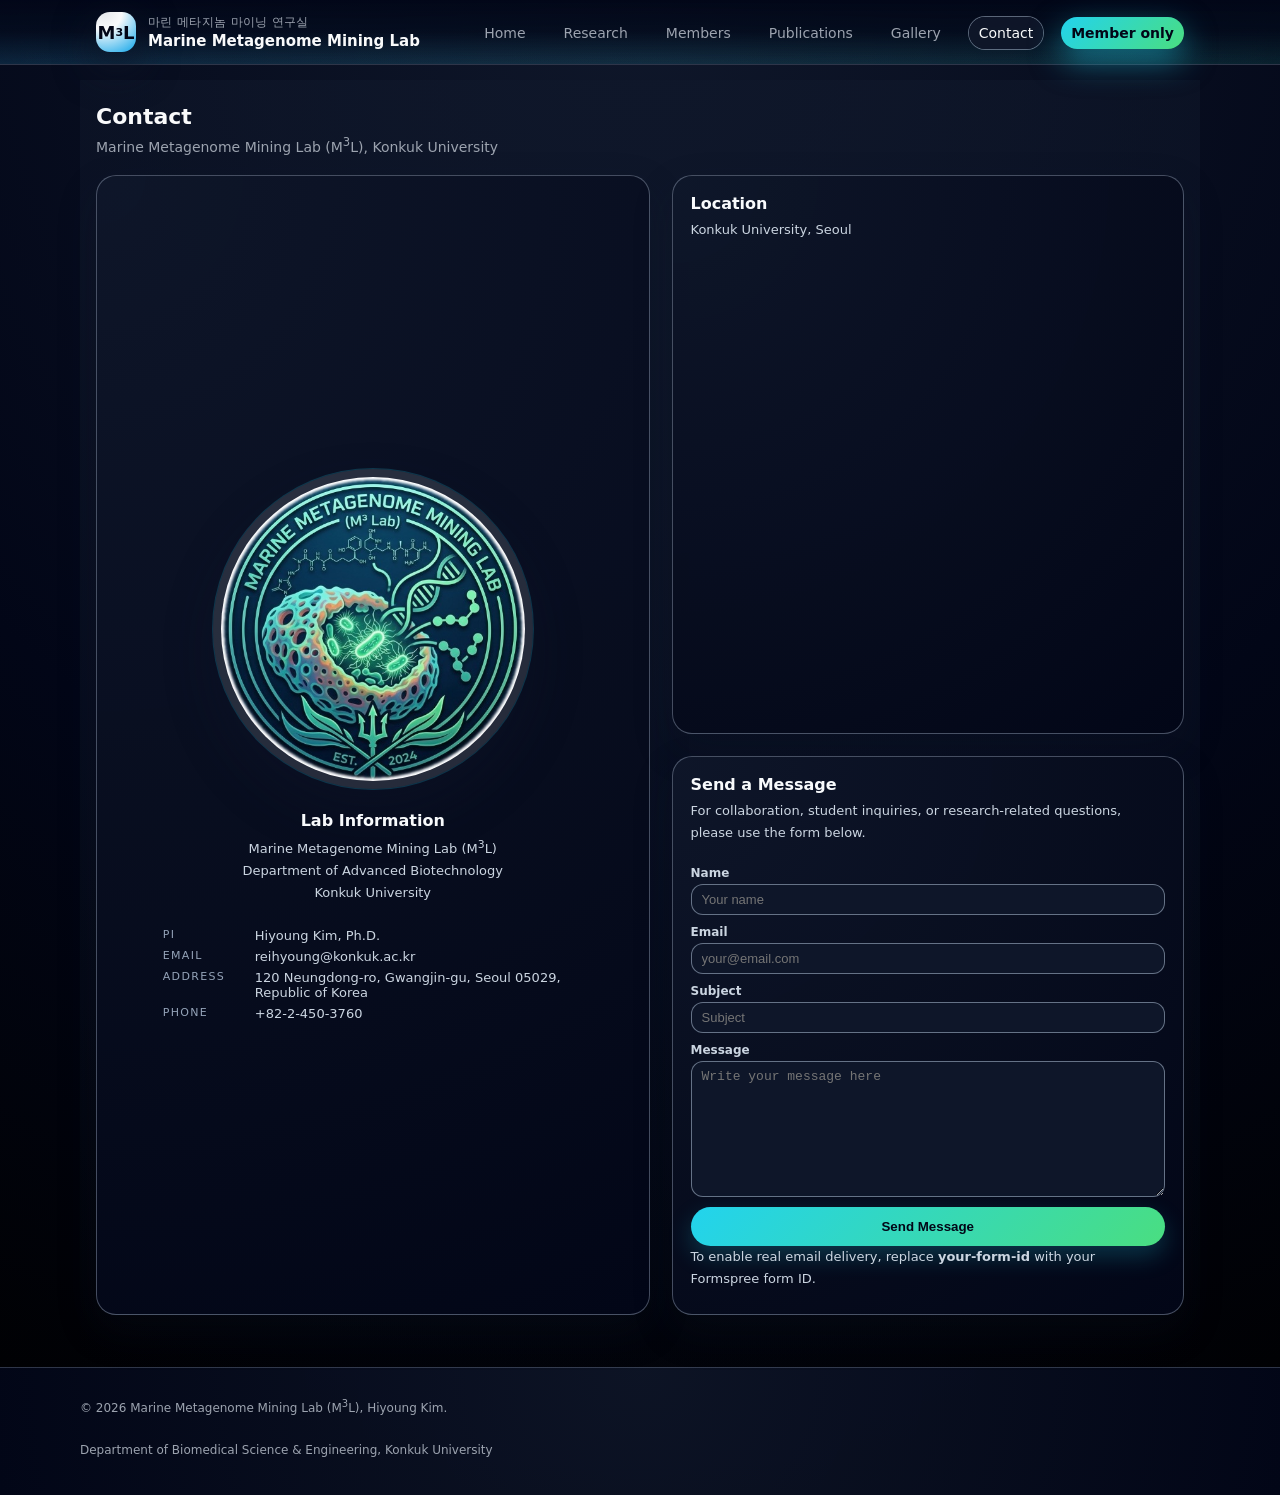
==== commit 73a5ae84: "Update contact.html" ====
--- a/contact.html
+++ b/contact.html
@@ -222,7 +222,7 @@
               <h3>Lab Information</h3>
               <p>
                 Marine Metagenome Mining Lab (M<sup>3</sup>L)<br />
-                Department of Biomedical Science &amp; Engineering<br />
+                Department of Advanced Biotechnology<br />
                 Konkuk University
               </p>
 
@@ -241,6 +241,12 @@
                   <dt>Address</dt>
                   <dd>
                     120 Neungdong-ro, Gwangjin-gu, Seoul 05029, Republic of Korea
+                  </dd>
+                </div>
+                <div>
+                  <dt>Phone</dt>
+                  <dd>
+                    +82-2-450-3760
                   </dd>
                 </div>
               </dl>
